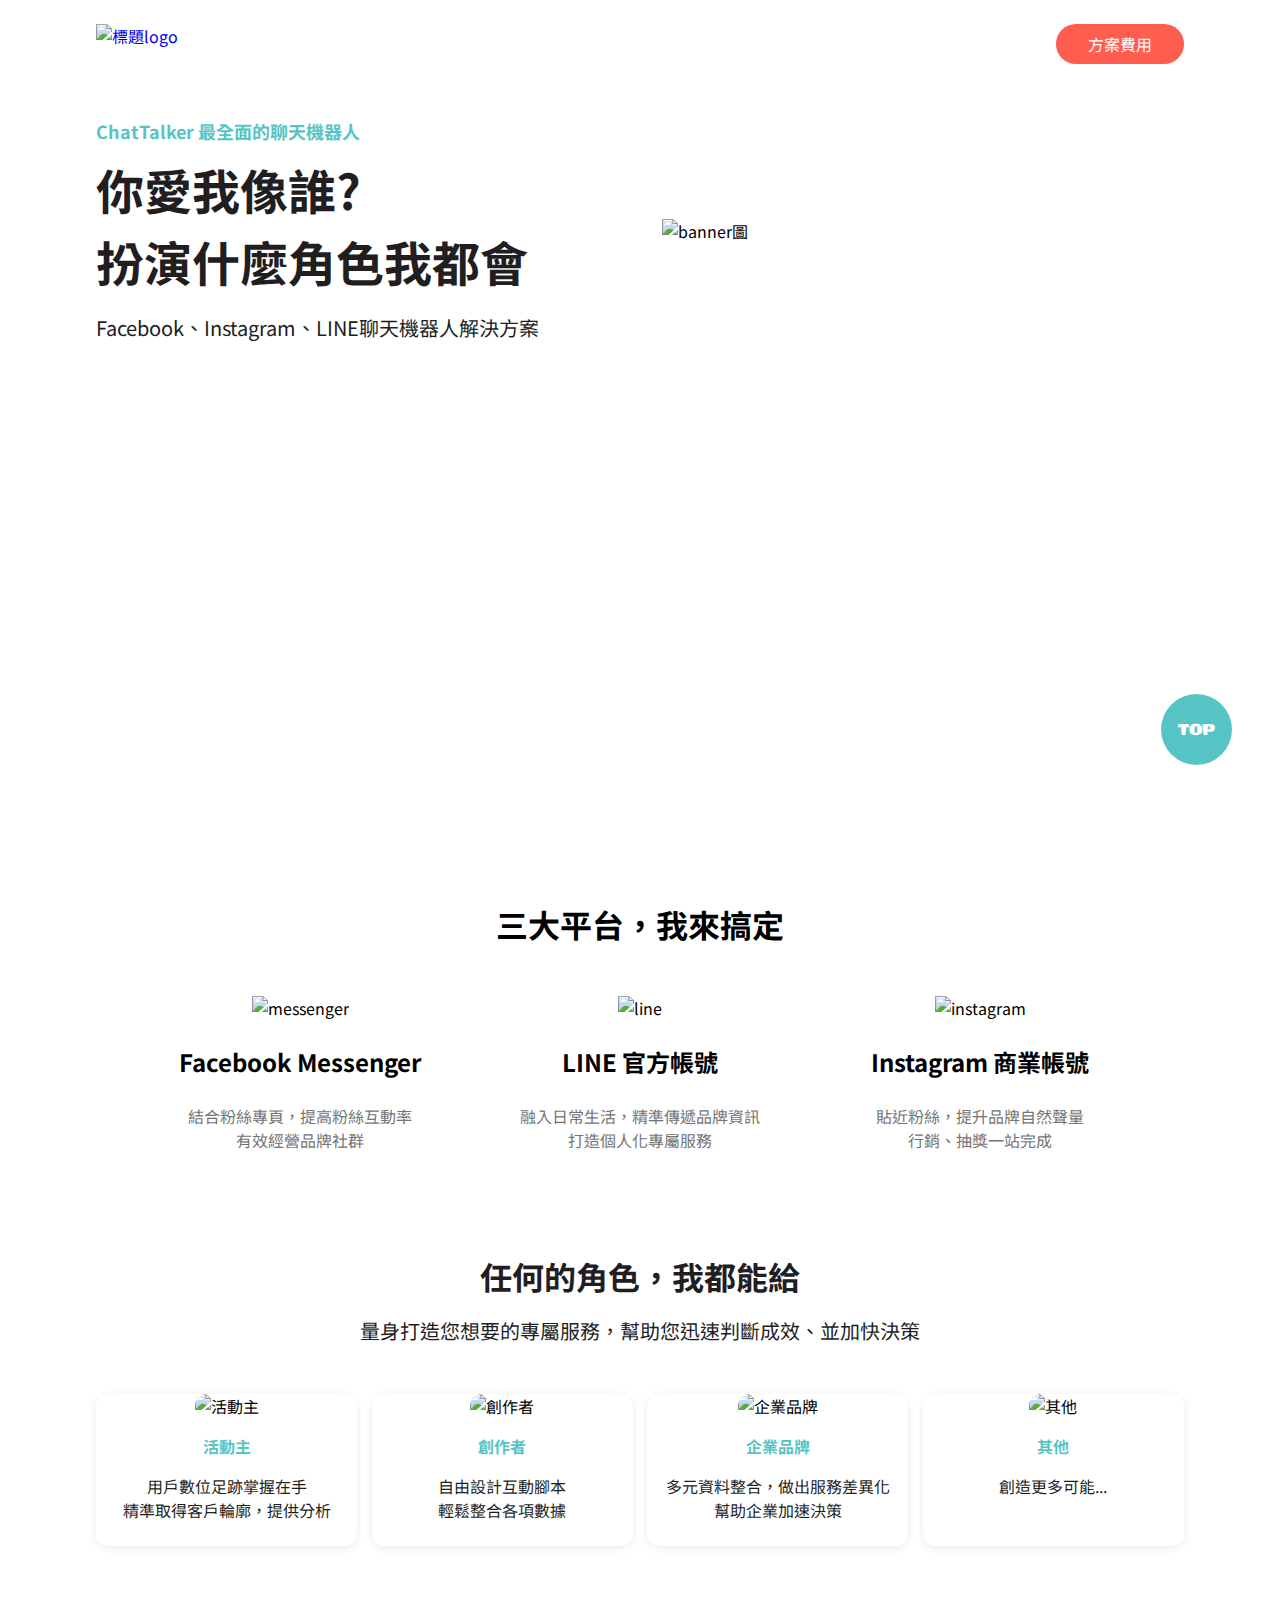
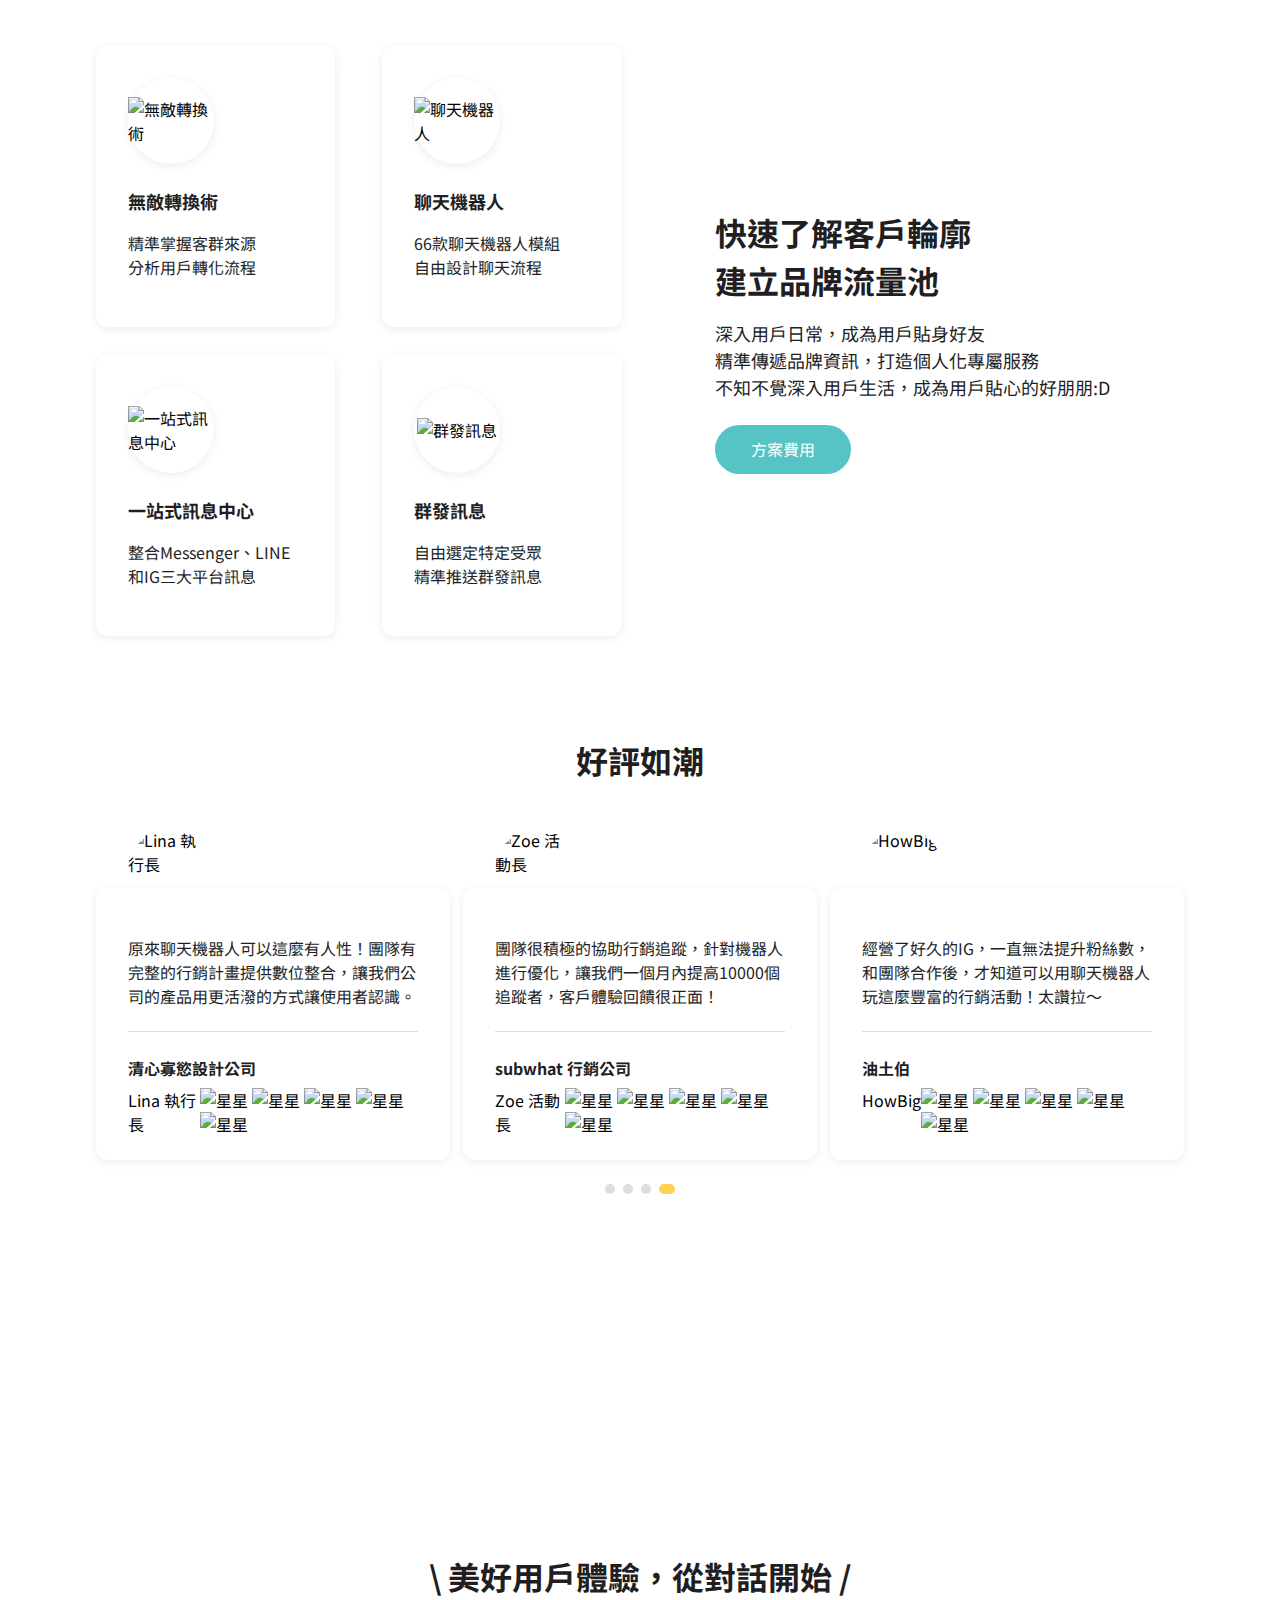
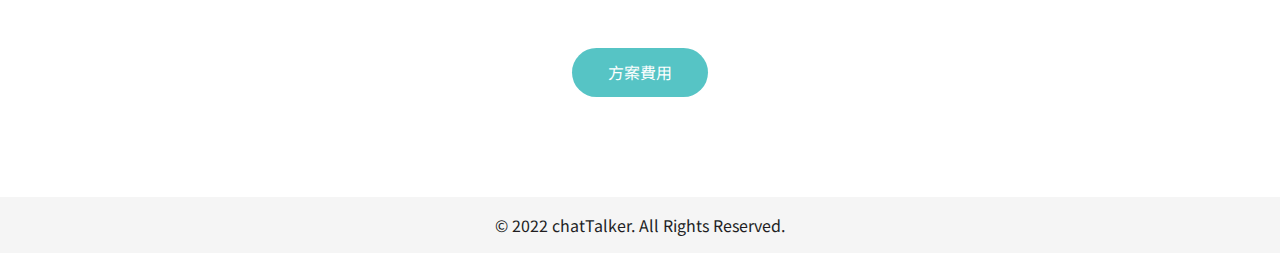
==== index.html @ a101ffda "第一版" ====
<!DOCTYPE html>
<html lang="en">

<head>
    <meta charset="UTF-8">
    <meta http-equiv="X-UA-Compatible" content="IE=edge">
    <meta name="viewport" content="width=device-width, initial-scale=1.0">
    <title>chatTalker-首頁</title>
    <link rel="preconnect" href="https://fonts.googleapis.com">
    <link rel="preconnect" href="https://fonts.gstatic.com" crossorigin>
    <link href="https://fonts.googleapis.com/css2?family=Noto+Sans+TC:wght@400;700&family=Wendy+One&display=swap"
        rel="stylesheet">
    <link rel="stylesheet" href="css/all.css">
</head>

<body class="index-body">
    <div class="hero-ball01"></div>
    <div class="totop-btn">
        <a href="index.html">TOP</a>
    </div>
    <div class="bg-ball03"></div>

    <header class="index-nav">
        <div class="index-header">
            <div class="top-logo">
                <a href="index.html"><img
                        src="https://github.com/hexschool/webLayoutTraining1st/blob/master/chatTalker_images/logo.png?raw=true"
                        alt="標題logo"></a>
            </div>
            <a href="price.html">方案費用</a>
        </div>

        <div class="index-banner">
            <div class="banner-txt">
                <h3>ChatTalker 最全面的聊天機器人</h3>
                <h1>你愛我像誰?<br>扮演什麼角色我都會</h1>
                <h2>Facebook、Instagram、LINE聊天機器人解決方案</h2>
            </div>
            <img src="https://raw.githubusercontent.com/hexschool/webLayoutTraining1st/f70f00178a7f0baa31e9c01634303d8562cfe93a/chatTalker_images/home.svg"
                alt="banner圖">
        </div>
    </header>
    <div class="container">
        <div class="content-app">
            <h2>三大平台，我來搞定</h2>
            <ul class="app-type">
                <li>
                    <img src="https://raw.githubusercontent.com/hexschool/webLayoutTraining1st/f70f00178a7f0baa31e9c01634303d8562cfe93a/chatTalker_images/messenger.svg"
                        alt="messenger">
                    <h3>Facebook Messenger</h3>
                    <p>結合粉絲專頁，提高粉絲互動率<br>有效經營品牌社群</p>
                </li>
                <li>
                    <img src="https://raw.githubusercontent.com/hexschool/webLayoutTraining1st/f70f00178a7f0baa31e9c01634303d8562cfe93a/chatTalker_images/line.svg"
                        alt="line">
                    <h3>LINE 官方帳號</h3>
                    <p>融入日常生活，精準傳遞品牌資訊<br>打造個人化專屬服務</p>
                </li>
                <li>
                    <img src="https://raw.githubusercontent.com/hexschool/webLayoutTraining1st/f70f00178a7f0baa31e9c01634303d8562cfe93a/chatTalker_images/instagram.svg"
                        alt="instagram">
                    <h3>Instagram 商業帳號</h3>
                    <p>貼近粉絲，提升品牌自然聲量<br>行銷、抽獎一站完成</p>
                </li>
            </ul>
        </div>

        <!-- role -->

        <div class="content-role">
            <h2>任何的角色，我都能給</h2>
            <h3>量身打造您想要的專屬服務，幫助您迅速判斷成效、並加快決策</h3>
            <ul>
                <li>
                    <img src="https://raw.githubusercontent.com/hexschool/webLayoutTraining1st/f70f00178a7f0baa31e9c01634303d8562cfe93a/chatTalker_images/ch01.svg"
                        alt="活動主">
                    <h4>活動主</h4>
                    <p>用戶數位足跡掌握在手<br>精準取得客戶輪廓，提供分析</p>
                </li>
                <li>
                    <img src="https://raw.githubusercontent.com/hexschool/webLayoutTraining1st/f70f00178a7f0baa31e9c01634303d8562cfe93a/chatTalker_images/ch02.svg"
                        alt="創作者">
                    <h4>創作者</h4>
                    <p>自由設計互動腳本<br>輕鬆整合各項數據</p>
                </li>
                <li>
                    <img src="https://raw.githubusercontent.com/hexschool/webLayoutTraining1st/f70f00178a7f0baa31e9c01634303d8562cfe93a/chatTalker_images/ch03.svg"
                        alt="企業品牌">
                    <h4>企業品牌</h4>
                    <p>多元資料整合，做出服務差異化<br>幫助企業加速決策</p>
                </li>
                <li>
                    <img src="https://raw.githubusercontent.com/hexschool/webLayoutTraining1st/f70f00178a7f0baa31e9c01634303d8562cfe93a/chatTalker_images/ch04.svg"
                        alt="其他">
                    <h4>其他</h4>
                    <p>創造更多可能...</p>
                </li>
            </ul>
        </div>

        <!-- function -->
        <div class="content-function">
            <ul class="function-item">
                <li class="transfer">
                    <div class="fuction-icon">
                        <img src="https://raw.githubusercontent.com/hexschool/webLayoutTraining1st/f70f00178a7f0baa31e9c01634303d8562cfe93a/chatTalker_images/icon01.svg"
                            alt="無敵轉換術">
                    </div>
                    <h5>無敵轉換術</h5>
                    <p>精準掌握客群來源<br>分析用戶轉化流程</p>
                </li>
                <li class="bot">
                    <div class="fuction-icon">
                        <img src="https://raw.githubusercontent.com/hexschool/webLayoutTraining1st/f70f00178a7f0baa31e9c01634303d8562cfe93a/chatTalker_images/icon02.svg"
                            alt="聊天機器人">
                    </div>
                    <h5>聊天機器人</h5>
                    <p>66款聊天機器人模組<br>自由設計聊天流程</p>
                </li>
                <li class="center">
                    <div class="fuction-icon">
                        <img src="https://raw.githubusercontent.com/hexschool/webLayoutTraining1st/f70f00178a7f0baa31e9c01634303d8562cfe93a/chatTalker_images/icon03.svg"
                            alt="一站式訊息中心">
                    </div>
                    <h5>一站式訊息中心</h5>
                    <p>整合Messenger、LINE<br>和IG三大平台訊息</p>
                </li>
                <li class="group">
                    <div class="fuction-icon">
                        <img src="https://raw.githubusercontent.com/hexschool/webLayoutTraining1st/f70f00178a7f0baa31e9c01634303d8562cfe93a/chatTalker_images/icon04.svg"
                            alt="群發訊息">
                    </div>
                    <h5>群發訊息</h5>
                    <p>自由選定特定受眾<br>精準推送群發訊息</p>
                </li>
            </ul>
            <div class="custom-feature">
                <div class="custom-heature-txt">
                    <h2>快速了解客戶輪廓<br>建立品牌流量池</h2>
                    <p>深入用戶日常，成為用戶貼身好友<br>精準傳遞品牌資訊，打造個人化專屬服務<br>不知不覺深入用戶生活，成為用戶貼心的好朋朋:D</p>
                    <a href="price.html">方案費用</a>
                </div>
            </div>
        </div>
        <!--  users -->
        <div class="content-users">
            <h2>好評如潮</h2>
            <ul class="user-feedback">
                <li class="user-first">
                    <img class="user-pic"
                        src="https://github.com/hexschool/webLayoutTraining1st/blob/master/chatTalker_images/user01.jpg?raw=true"
                        alt="Lina 執行長">
                    <p>原來聊天機器人可以這麼有人性！團隊有完整的行銷計畫提供數位整合，讓我們公司的產品用更活潑的方式讓使用者認識。</p>
                    <h4>清心寡慾設計公司</h4>
                    <div class="user-star">
                        <h5>Lina 執行長</h5>
                        <div class="star">
                            <img src="https://raw.githubusercontent.com/hexschool/webLayoutTraining1st/f70f00178a7f0baa31e9c01634303d8562cfe93a/chatTalker_images/icon_star.svg"
                                alt="星星">
                            <img src="https://raw.githubusercontent.com/hexschool/webLayoutTraining1st/f70f00178a7f0baa31e9c01634303d8562cfe93a/chatTalker_images/icon_star.svg"
                                alt="星星">
                            <img src="https://raw.githubusercontent.com/hexschool/webLayoutTraining1st/f70f00178a7f0baa31e9c01634303d8562cfe93a/chatTalker_images/icon_star.svg"
                                alt="星星">
                            <img src="https://raw.githubusercontent.com/hexschool/webLayoutTraining1st/f70f00178a7f0baa31e9c01634303d8562cfe93a/chatTalker_images/icon_star.svg"
                                alt="星星">
                            <img src="https://raw.githubusercontent.com/hexschool/webLayoutTraining1st/f70f00178a7f0baa31e9c01634303d8562cfe93a/chatTalker_images/icon_star.svg"
                                alt="星星">
                        </div>
                    </div>
                </li>
                <li class="user-second">
                    <img class="user-pic"
                        src="https://github.com/hexschool/webLayoutTraining1st/blob/master/chatTalker_images/user02.jpg?raw=true"
                        alt="Zoe 活動長">
                    <p>團隊很積極的協助行銷追蹤，針對機器人進行優化，讓我們一個月內提高10000個追蹤者，客戶體驗回饋很正面！</p>
                    <h4>subwhat 行銷公司</h4>
                    <div class="user-star">
                        <h5>Zoe 活動長</h5>
                        <div class="star">
                            <img src="https://raw.githubusercontent.com/hexschool/webLayoutTraining1st/f70f00178a7f0baa31e9c01634303d8562cfe93a/chatTalker_images/icon_star.svg"
                                alt="星星">
                            <img src="https://raw.githubusercontent.com/hexschool/webLayoutTraining1st/f70f00178a7f0baa31e9c01634303d8562cfe93a/chatTalker_images/icon_star.svg"
                                alt="星星">
                            <img src="https://raw.githubusercontent.com/hexschool/webLayoutTraining1st/f70f00178a7f0baa31e9c01634303d8562cfe93a/chatTalker_images/icon_star.svg"
                                alt="星星">
                            <img src="https://raw.githubusercontent.com/hexschool/webLayoutTraining1st/f70f00178a7f0baa31e9c01634303d8562cfe93a/chatTalker_images/icon_star.svg"
                                alt="星星">
                            <img src="https://raw.githubusercontent.com/hexschool/webLayoutTraining1st/f70f00178a7f0baa31e9c01634303d8562cfe93a/chatTalker_images/icon_star.svg"
                                alt="星星">
                        </div>
                    </div>
                </li>
                <li class="user-third">
                    <img class="user-pic"
                        src="https://github.com/hexschool/webLayoutTraining1st/blob/master/chatTalker_images/user03.jpg?raw=true"
                        alt="HowBig">
                    <p>經營了好久的IG，一直無法提升粉絲數，和團隊合作後，才知道可以用聊天機器人玩這麼豐富的行銷活動！太讚拉～</p>
                    <h4>油土伯</h4>
                    <div class="user-star">
                        <h5>HowBig</h5>
                        <div class="star">
                            <img src="https://raw.githubusercontent.com/hexschool/webLayoutTraining1st/f70f00178a7f0baa31e9c01634303d8562cfe93a/chatTalker_images/icon_star.svg"
                                alt="星星">
                            <img src="https://raw.githubusercontent.com/hexschool/webLayoutTraining1st/f70f00178a7f0baa31e9c01634303d8562cfe93a/chatTalker_images/icon_star.svg"
                                alt="星星">
                            <img src="https://raw.githubusercontent.com/hexschool/webLayoutTraining1st/f70f00178a7f0baa31e9c01634303d8562cfe93a/chatTalker_images/icon_star.svg"
                                alt="星星">
                            <img src="https://raw.githubusercontent.com/hexschool/webLayoutTraining1st/f70f00178a7f0baa31e9c01634303d8562cfe93a/chatTalker_images/icon_star.svg"
                                alt="星星">
                            <img src="https://raw.githubusercontent.com/hexschool/webLayoutTraining1st/f70f00178a7f0baa31e9c01634303d8562cfe93a/chatTalker_images/icon_star.svg"
                                alt="星星">
                        </div>
                    </div>
                </li>
            </ul>
            <div class="change-page">
                <div class="circle"></div>
                <div class="circle"></div>
                <div class="circle"></div>
                <div class="oval"></div>
            </div>
        </div>
    </div>
    <!-- footer -->
    <div class="footer-banner">
        <h2>\ 美好用戶體驗，從對話開始 /</h2>
        <a href="price.html">方案費用</a>
        
    </div>
    <div class="footer">
        <p>© 2022 chatTalker. All Rights Reserved.</p>
    </div>
</body>

</html>
---- css/all.css ----
/* http://meyerweb.com/eric/tools/css/reset/ 
   v2.0 | 20110126
   License: none (public domain)
*/

html,
body,
div,
span,
applet,
object,
iframe,
h1,
h2,
h3,
h4,
h5,
h6,
p,
blockquote,
pre,
a,
abbr,
acronym,
address,
big,
cite,
code,
del,
dfn,
em,
img,
ins,
kbd,
q,
s,
samp,
small,
strike,
strong,
sub,
sup,
tt,
var,
b,
u,
i,
center,
dl,
dt,
dd,
ol,
ul,
li,
fieldset,
form,
label,
legend,
table,
caption,
tbody,
tfoot,
thead,
tr,
th,
td,
article,
aside,
canvas,
details,
embed,
figure,
figcaption,
footer,
header,
hgroup,
menu,
nav,
output,
ruby,
section,
summary,
time,
mark,
audio,
video {
    margin: 0;
    padding: 0;
    border: 0;
    font-size: 100%;
    font: inherit;
    vertical-align: baseline;
}

/* HTML5 display-role reset for older browsers */
article,
aside,
details,
figcaption,
figure,
footer,
header,
hgroup,
menu,
nav,
section {
    display: block;
}

body {
    line-height: 1;
}

ol,
ul {
    list-style: none;
}

blockquote,
q {
    quotes: none;
}

blockquote:before,
blockquote:after,
q:before,
q:after {
    content: '';
    content: none;
}

table {
    border-collapse: collapse;
    border-spacing: 0;
}

/* css reset end*/

/* css base*/

img {
    max-width: 100%;
    height: auto;
}

*,
*::before,
*::after {
    box-sizing: border-box
}

body {
    font-family: 'Noto Sans TC', sans-serif;
    line-height: 1.5;
}

a {
    text-decoration: none;
}

sub {
    vertical-align: sub;
    font-size: 12px;
}

/* index css */

.index-body {
    background-image:
        url('https://raw.githubusercontent.com/hexschool/webLayoutTraining1st/f70f00178a7f0baa31e9c01634303d8562cfe93a/chatTalker_images/bg_home.svg'),
        url('https://raw.githubusercontent.com/hexschool/webLayoutTraining1st/f70f00178a7f0baa31e9c01634303d8562cfe93a/chatTalker_images/ball02.svg');
    background-repeat: no-repeat;
    background-position: right top, 110% 50%;
    position: relative;
    z-index: -999;
}

.index-nav {
    height: 100vh;
    max-width: 1120px;
    margin: 0 auto;
    padding-left: 16px;
    padding-right: 16px;
}

.container {
    max-width: 1120px;
    margin: 0 auto;
    padding-left: 16px;
    padding-right: 16px;
}

.hero-ball01 {
    position: absolute;
    background-image: url(https://raw.githubusercontent.com/hexschool/webLayoutTraining1st/f70f00178a7f0baa31e9c01634303d8562cfe93a/chatTalker_images/ball01.svg);
    width: 138px;
    height: 360px;
    background-position: right;
    top: 600px;
    z-index: -999;
}

.bg-ball03 {
    position: absolute;
    background-image: url(https://raw.githubusercontent.com/hexschool/webLayoutTraining1st/f70f00178a7f0baa31e9c01634303d8562cfe93a/chatTalker_images/ball03.svg);
    background-repeat: no-repeat;
    width: 160px;
    height: 160px;
    bottom: 24%;
    left: 50px;
    z-index: -99;
}

.totop-btn {
    position: fixed;
    bottom: 15%;
    right: 48px;
    font-family: 'Wendy One', sans-serif;
    z-index: 100;
}

.totop-btn>a {
    display: block;
    background: #56C4C5;
    width: 71px;
    height: 71px;
    border-radius: 50px;
    color: #fff;
    font-size: 18px;
    line-height: 71px;
    text-align: center;
}

.totop-btn>a:hover {
    background: #89f3f5;
}

/* header */

.index-header {
    display: flex;
    justify-content: space-between;
    align-items: center;
    padding: 24px 0;
    margin-bottom: 30px;
}

.top-logo {
    width: 220px;
    height: 40px;
}

.index-header>a {
    padding: 8px 32px;
    color: #fff;
    display: block;
    background: #FF5D50;
    border-radius: 50px;
}

.index-header>a:hover {
    color: #FF5D50;
    background: #fff;
}

/*banner*/

.index-banner {
    display: flex;
    justify-content: space-between;
    align-items: center;
    margin-bottom: 217px;
}

.banner-txt h3 {
    color: #56C4C5;
    font-size: 18px;
    font-weight: bold;
    margin-bottom: 8px;
}

.banner-txt h1 {
    color: #221E1F;
    font-size: 48px;
    font-weight: bold;
    margin-bottom: 16px;
}

.banner-txt h2 {
    color: #221E1F;
    font-size: 20px;
}

.index-banner>img {
    width: 48%;
}

/* app */

.content-app {
    margin-bottom: 100px;
}

.content-app>h2 {
    text-align: center;
    font-size: 32px;
    font-weight: bold;
    margin-bottom: 48px;
}

.content-app>ul {
    display: flex;
    justify-content: space-evenly;
}

.app-type li {
    width: 25%;
    text-align: center;
}

.app-type img {
    width: 90px;
    height: 90px;
    margin-bottom: 24px;
}

.app-type h3 {
    font-size: 24px;
    font-weight: bold;
    margin-bottom: 24px;
}

.app-type p {
    color: #747474;
    font-size: 16px;
}

/* role */

.content-role {
    text-align: center;
    margin-bottom: 100px;
}

.content-role>h2 {
    color: #221E1F;
    font-size: 32px;
    font-weight: bold;
    margin-bottom: 16px;
}

.content-role>h3 {
    color: #221E1F;
    font-size: 20px;
    margin-bottom: 48px;
}

.content-role>ul {
    display: flex;
    justify-content: space-between;
}

.content-role li {
    width: 24%;
    border-radius: 12px;
    box-shadow: 0px 2px 10px #00000014;
    background: #fff;
}

.content-role img {
    border-radius: 12px 12px 0 0;
}

.content-role h4 {
    color: #56C4C5;
    font-size: 16px;
    font-weight: bold;
    padding: 16px 0;
}

.content-role p {
    color: #221E1F;
    font-size: 16px;
    padding: 0 16px 24px 16px;
}

/* function */

.content-function {
    display: flex;
    justify-content: space-between;
    align-items: center;
    margin-bottom: 100px;
}

.function-item {
    width: 50%;
    display: flex;
    flex-wrap: wrap;
}

.function-item li {
    width: 44%;
    background: #fff;
    box-shadow: 0px 2px 10px #00000014;
    border-radius: 12px;
    padding: 32px;
}

.transfer {
    margin: 0 47px 28px 0;
}
.bot {
    margin-bottom: 28px;
}
.center {
    margin-right: 47px;
}
.fuction-icon {
    width: 86px;
    height: 86px;
    background: #FFFFFF;
    box-shadow: 0px 2px 10px #00000014;
    border-radius: 50%;
    margin-bottom: 24px;
    display: flex;
    justify-content: center;
    align-items: center;
}

.function-item h5 {
    color: #221E1F;
    font-size: 18px;
    font-weight: bold;
    margin-bottom: 16px;
}

.function-item p {
    color: #221E1F;
    font-size: 16px;
    margin-bottom: 16px;
}

.custom-feature {
    width: 50%;
    display: flex;
    justify-content: center;
    align-items: center;
    color: #221E1F;
    text-align: left;
}

.custom-heature-txt h2 {
    font-size: 32px;
    font-weight: bold;
    margin-bottom: 16px;
}

.custom-heature-txt p {
    font-size: 18px;
    margin-bottom: 24px;
}

.custom-heature-txt a {
    display: inline-block;
    color: #fff;
    width: 136px;
    height: 49px;
    background: #56C4C5;
    padding: 12px 32px;
    border-radius: 27px;
    text-align: center;
}

.custom-heature-txt a:hover {
    background: #89f3f5;
}

/* users */
.content-users {
    margin-bottom: 100px;
}
.content-users>h2 {
    color:#221E1F;
    font-size: 32px;
    font-weight: bold;
    text-align: center;
    margin-bottom: 104px;
}

.user-feedback {
    display: flex;
    justify-content: space-between;
}

.user-feedback li {
    position: relative;
    width: 32.5%;
    background: #FFFFFF;
    box-shadow: 0px 2px 10px #00000014;
    border-radius: 12px;
    padding: 48px 32px 24px 32px;
}

.user-pic {
    position: absolute;
    width: 80px;
    height: 80px;
    border-radius: 50%;
    left:32px;
    top:-60px;
}

.user-feedback p {
    color:#221E1F;
    text-align: left;
    font-size: 16px;
    padding-bottom: 23px;
    border-bottom: 1px solid #DDDDDD;
}

.user-feedback h4 {
    color:#221E1F;
    text-align: left;
    font-size:16px;
    font-weight: bold;
    padding-top: 24px;
}

.user-star {
    display: flex;
    justify-content: space-between;
    padding-top: 8px;
}

.change-page {
    display: flex;
    justify-content: center;
    align-items: center;
    margin-top: 24px;
}

.circle {
    width: 10px;
    height: 10px;
    background: #DDDDDD;
    border-radius: 50px;
    margin-right: 8px;
}

.oval {
    width: 16px;
    height: 10px;
    background: #FFD153;
    border-radius: 50px;
}

/* footer */

.footer-banner {
    display: flex;
    justify-content: end;
    flex-direction: column;
    align-items: center;
    text-align: center;
    background-image: url(https://raw.githubusercontent.com/hexschool/webLayoutTraining1st/f70f00178a7f0baa31e9c01634303d8562cfe93a/chatTalker_images/home_footer.svg);
    background-size: contain;
    background-repeat: repeat-x;
    background-position: center 0;
    height: 503px;
}

.footer-banner>h2 {
    margin-bottom: 48px;
    color:#221E1F;
    font-size: 32px;
    font-weight: bold;
}
.footer-banner>a {
    display: inline-block;
    color: #fff;
    width: 136px;
    height: 49px;
    background: #56C4C5;
    padding: 12px 32px;
    border-radius: 27px;
    margin-bottom: 100px;
}

.footer-banner>a:hover {
    background: #89f3f5;
}

.footer>p {
    color:#221E1F;
    font-size: 16px;
    text-align: center;
    padding: 16px 0;
    background-color: #F5F5F5;
}

@media(max-width:992px) {
    .hero-ball01 {
        background-size: 250px;
        background-repeat: no-repeat;
        width: 100px;
    }

    .index-body {
        background-size: 750px, 310px;
    }

    .banner-txt h1 {
        font-size: 40px;
    }

    .banner-txt h2 {
        font-size: 16px;
    }
    .function-item {
        width: 55%;
    }
    .custom-feature {
        width: 40%;
    }
}

@media(max-width:767px) {
    .index-body {
        background-size: 100%, 200px;
    }

    .index-banner {
        flex-direction: column;
    }

    .content-role>ul {
        flex-wrap: wrap;
    }

    .content-role li {
        width: 48%;
        margin-bottom: 20px;
    }

    .index-banner>img {
        width: 70%;
    }
    .content-function {
        flex-direction: column-reverse;
    }
    .custom-feature {
        width: 100%;
        text-align: center;
        margin-bottom: 32px;
    }
    .function-item {
        width: 80%;
    }

}

@media(max-width:576px) {
    .index-nav {
        padding: 0;
    }

    .container {
        padding-left: 20px;
        padding-right: 20px;
    }

    .index-body {
        background-image:
            url('https://raw.githubusercontent.com/hexschool/webLayoutTraining1st/f70f00178a7f0baa31e9c01634303d8562cfe93a/chatTalker_images/bg_home_sm.svg'),
            url('https://raw.githubusercontent.com/hexschool/webLayoutTraining1st/f70f00178a7f0baa31e9c01634303d8562cfe93a/chatTalker_images/ball02.svg');
        background-repeat: no-repeat;
        background-position: 35% 7%, 120% 55%;
        background-size: 90%, 135px;
    }

    .hero-ball01 {
        background-size: 126px;
        background-position: right;
        top: 770px;
        left: -50px;
        z-index: -999;
    }

    .bg-ball03 {
        width: 160px;
        height: 160px;
        bottom: 13%;
        left: -76px;
        z-index: -99;
    }

    .index-header {
        padding: 16px 20px;
        border-bottom: 2px solid #FFD153;
    }

    .top-logo {
        width: 125px;
        height: 24px;
    }

    .index-banner {
        padding-left: 20px;
        padding-right: 20px;
        margin-bottom: 100px;
    }

    .banner-txt h3 {
        font-size: 16px;
    }

    .banner-txt h1 {
        font-size: 32px;
    }

    .banner-txt h2 {
        margin-bottom: 32px;
    }

    .index-banner>img {
        width: 80%;
    }

    .content-app {
        margin-bottom: 36px;
    }

    .content-app>h2 {
        font-size: 28px;
        margin-bottom: 32px;
    }

    .content-app>ul {
        flex-wrap: wrap;
        flex-direction: column;
        align-items: center;
    }

    .app-type li {
        width: 100%;
        text-align: center;
    }

    .app-type img {
        width: 60px;
        height: 60px;
        margin-bottom: 16px;
    }

    .app-type h3 {
        font-size: 18px;
        margin-bottom: 16px;
    }

    .app-type p {
        color: #747474;
        font-size: 16px;
        margin-bottom: 24px;
    }

    .content-role {
        margin-bottom: 36px;
    }

    .content-role>h2 {
        font-size: 28px;
    }

    .content-role>h3 {
        font-size: 18px;
        margin-bottom: 32px;
    }

    .content-role>ul {
        flex-direction: column;
        align-items: center;
    }

    .content-role li {
        width: 78%;
        margin-bottom: 24px;
    }

    .totop-btn {
        bottom: 5%;
        right: 16px;
    }

    .totop-btn>a {
        width: 50px;
        height: 50px;
        border-radius: 50px;
        font-size: 12px;
        line-height: 50px;
    }
    .function-item {
        width: 80%;
        justify-content: center;
    }
    .function-item li {
        width: 85%;
        margin: 0 0 24px 0;
    }
    .content-function {
        margin-bottom: 60px;
    }
    .user-feedback .user-first {
        width: 100%;
    }
    .user-feedback .user-second {
        display: none;
    }
    .user-feedback .user-third {
        display: none;
    }
    .footer-banner {
        background-image: url(https://raw.githubusercontent.com/hexschool/webLayoutTraining1st/f70f00178a7f0baa31e9c01634303d8562cfe93a/chatTalker_images/footer_sm.svg);
        height: 461px;
        background-position: 0 0;
    }
    .footer-banner>h2 {
    padding: 293px 0 24px 0;
    font-size: 24px;
    }
    .footer-banner>a {
    margin:0 auto 60px auto;
    }
}

/* price.html css */

.price-body {
    position: relative;
}
.banner-img {
    background-image: url(https://raw.githubusercontent.com/hexschool/webLayoutTraining1st/f70f00178a7f0baa31e9c01634303d8562cfe93a/chatTalker_images/banner.svg);
    background-repeat: no-repeat;
    background-position: right top;
    position: absolute;
    width: 100%;
    height: 100%;
    z-index: -1;
}
.gray-bg {
    position: absolute;
    background-color: #F7F9FD;
    border-radius: 0 0 0 300px;
    width: 100%;
    height: 470px;
    z-index: -3;
}

.price-bg-ball03 {
    position: absolute;
    background-image: url(https://raw.githubusercontent.com/hexschool/webLayoutTraining1st/f70f00178a7f0baa31e9c01634303d8562cfe93a/chatTalker_images/ball03.svg);
    background-repeat: no-repeat;
    background-position: right;
    background-size: 460%;
    width: 94px;
    height: 361px;
    bottom: 33%;
    z-index: -999;
}
.price-nav {
    height: 100vh;
    max-width: 1120px;
    margin: 0 auto;
    padding-left: 16px;
    padding-right: 16px;
}
.price-header {
    display: flex;
    justify-content: space-between;
    align-items: center;
    padding: 24px 0;
    margin-bottom: 30px;
}
.price-header>a {
    padding: 8px 32px;
    color: #fff;
    display: block;
    background: #FF5D50;
    border-radius: 50px;
}

.price-header>a:hover {
    color: #FF5D50;
    background: #fff;
}

/*banner*/

.price-banner {
    color: #221E1F;
    margin-bottom: 180px;
}

.price-banner-txt h1 {
    font-size: 48px;
    font-weight: bold;
    margin: 92px 32px 16px 0;
}

.price-banner-txt h2 {
     font-size: 16px;
}

/* plan */

.choose-plan h2 {
    text-align: center;
    font-weight: bold; 
    font-size: 32px;
    color: #221E1F;
    margin-bottom: 48px;
}

.total {
    display: flex;
    justify-content: center;
    align-items: center;
    margin-bottom: 32px;
}

.total li {
    margin: 16px;
}

.total a {
    display: inline-block;
    color:#56C4C5;
    text-align: center;
    font-size: 18px;
    padding: 12px 32px;
    background-color: #fff;
    border: 1px solid #56C4C5;
    border-radius: 27px;
}

.total a:hover {
    color:#fff;
    background-color: #56C4C5;
}

.plan-detail {
    display: flex;
    justify-content: center;
    margin-bottom: 100px;
}

.basic {
    width: 42%;
    background-color: #fff;
    box-shadow: 0px 2px 10px #00000014;
    border-radius: 12px;
    margin-right: 21px;
}
.plan-detail h3 {
    text-align: center;
    font-weight: bold;
    font-size: 24px;
    color: #221E1F;
    padding: 10px 0 16px 0;
    border-bottom: 1px solid #DDDDDD;
}
.plan-detail p {
    text-align: center;
    font-size: 16px;
    color: #221E1F;
    margin-bottom: 32px;
}
.basic-detail {
    padding: 32px 23px;
    text-align: center;
}
.basic-detail a {
    display: inline-block;
    color:#fff;
    text-align: center;
    font-size: 18px;
    padding: 12px 32px;
    background-color: #56C4C5;
    border-radius: 27px;
}
.basic-detail a:hover {
    background-color: #89f3f5;
}
.cost {
    display: flex;
    justify-content: space-between;
    align-items: center;
    text-align: center;
}
.cost li {
    background: #F5F5F5;
    border-radius: 12px;
    padding: 24px 32px;
}

.cost h4 {
    font-size: 12px;
    color: #221E1F;
}

.cost li span {
    font-size: 32px;
    color:#221E1F;
}

.cost .subscriptions {
    font-size:32px;
    color: #56C4C5;
}
.cost .equal {
    align-self: center;
    padding: 0;
    font-size:29px;
    background-color: #fff;
    color: #221E1F;
}

.standard {
    width: 42%;
    background-color: #fff;
    box-shadow: 0px 2px 10px #00000014;
    border-radius: 12px;
}
.standard-detail {
    padding: 32px 23px;
    text-align: center;
}
.standard-detail a {
    display: inline-block;
    color:#fff;
    text-align: center;
    font-size: 18px;
    padding: 12px 32px;
    background-color: #56C4C5;
    border-radius: 27px;
}
.standard-detail a:hover {
    background-color: #89f3f5;
}

.plan-function {
    padding-top: 32px;
    text-align-last: left;
}

.plan-function li {
    padding-bottom: 20px;
}

.plan-function span {
    color:#221E1F;
    font-size: 16px;
    padding-left: 12px;
}

/* FAQ */

.content-faq {
    margin-bottom: 100px;
}
.content-faq p {
    padding: 0 32px 24px 32px;
    color:#747474;
    font-size: 16px;
    line-height: 2;
}
.content-faq h2 {
    text-align: center;
    font-size: 32px;
    font-weight: bold;
    color: #221E1F;
    margin-bottom: 48px;
}

.content-faq li {
    background: #FFFFFF;
    box-shadow: 0px 2px 10px #00000014;
    border-radius: 12px;
    margin-bottom: 16px;
}

.problem {
    display: flex;
    justify-content: space-between;
    align-items: center;
    padding: 16px 32px;
    color:#221E1F;
    font-size: 18px;
}
.problem-open {
    font-size: 18px;
    font-weight: bold;
    color:#56C4C5;
}


@media(max-width:992px) {
    
    .price-banner-txt h1 {
        font-size: 36px;
        margin: 230px 32px 16px 0;
    }

    .price-banner-txt h2 {
        font-size: 14px;
    }
    .plan-detail {
        flex-direction: column;
        align-items: center;
    }
    .basic {
        width: 80%;
        margin-bottom: 24px;
        margin-right: 0;
    }
    .standard {
        width: 80%;
    }
    .cost {
        justify-content: space-evenly;
    }
    .total {
        display: flex;
        flex-wrap: wrap;
        justify-content: center;
        align-items: center;
        margin-bottom: 32px;
    }

}
@media(max-width:767px) {

    .price-banner-txt h1 {
        margin: 250px 32px 16px 0;
        }

}
@media(max-width:576px) {
    .price-nav {
        padding: 0;
    }
    .price-bg-ball03 {
        background-size: 230%;
        bottom: 31%;
    }
    .container {
        padding-left: 20px;
        padding-right: 20px;
    }
    
    .price-header {
        padding: 16px 20px;
        border-bottom: 2px solid #FFD153;
    }

    .top-logo {
        width: 125px;
        height: 24px;
    }

    .price-banner {
        padding-left: 20px;
        padding-right: 20px;
        margin-bottom: 361px;
    }
    .price-banner-txt h1 {
        font-size: 32px;
        margin: 48px 0 16px 0;
    }
    .banner-img {
        background-image: url(https://raw.githubusercontent.com/hexschool/webLayoutTraining1st/f70f00178a7f0baa31e9c01634303d8562cfe93a/chatTalker_images/banner_sm.svg);
        background-position: left 72px;
        background-size: contain;
    }
    .gray-bg {
        border-radius: 0 0 0 150px;
        top:72px;
        height: 495px;
    }
    .plan-detail {
        margin-bottom: 60px;
    }
    .basic {
        width: 100%;    
    }
    .basic-detail {
        padding: 32px 16px;
    }
    .standard-detail {
        padding: 32px 16px;
    }
    .standard {
        width: 100%;
    }
    .cost li {
        padding: 16px 24px;
    }
    .cost li span {
        font-size: 28px;
    }
    .cost .subscriptions {
        font-size: 28px;
    }
    .plan-function li {
        padding-bottom: 16px;
    }
    .plan-function span {
        font-size: 14px;
    }
    .plan-function {
        padding: 24px 0 24px 0;
    }
    .content-faq {
        margin-bottom: 60px;
    }
    .content-faq h2 {
        margin-bottom: 32px;
    }
    .problem {
        font-size: 16px;
        padding: 16px;
    }
    .problem img {
        width: 16px;
        height: 16px;
    }
    .content-faq p {
        padding: 0 16px 24px 16px;
    }
}
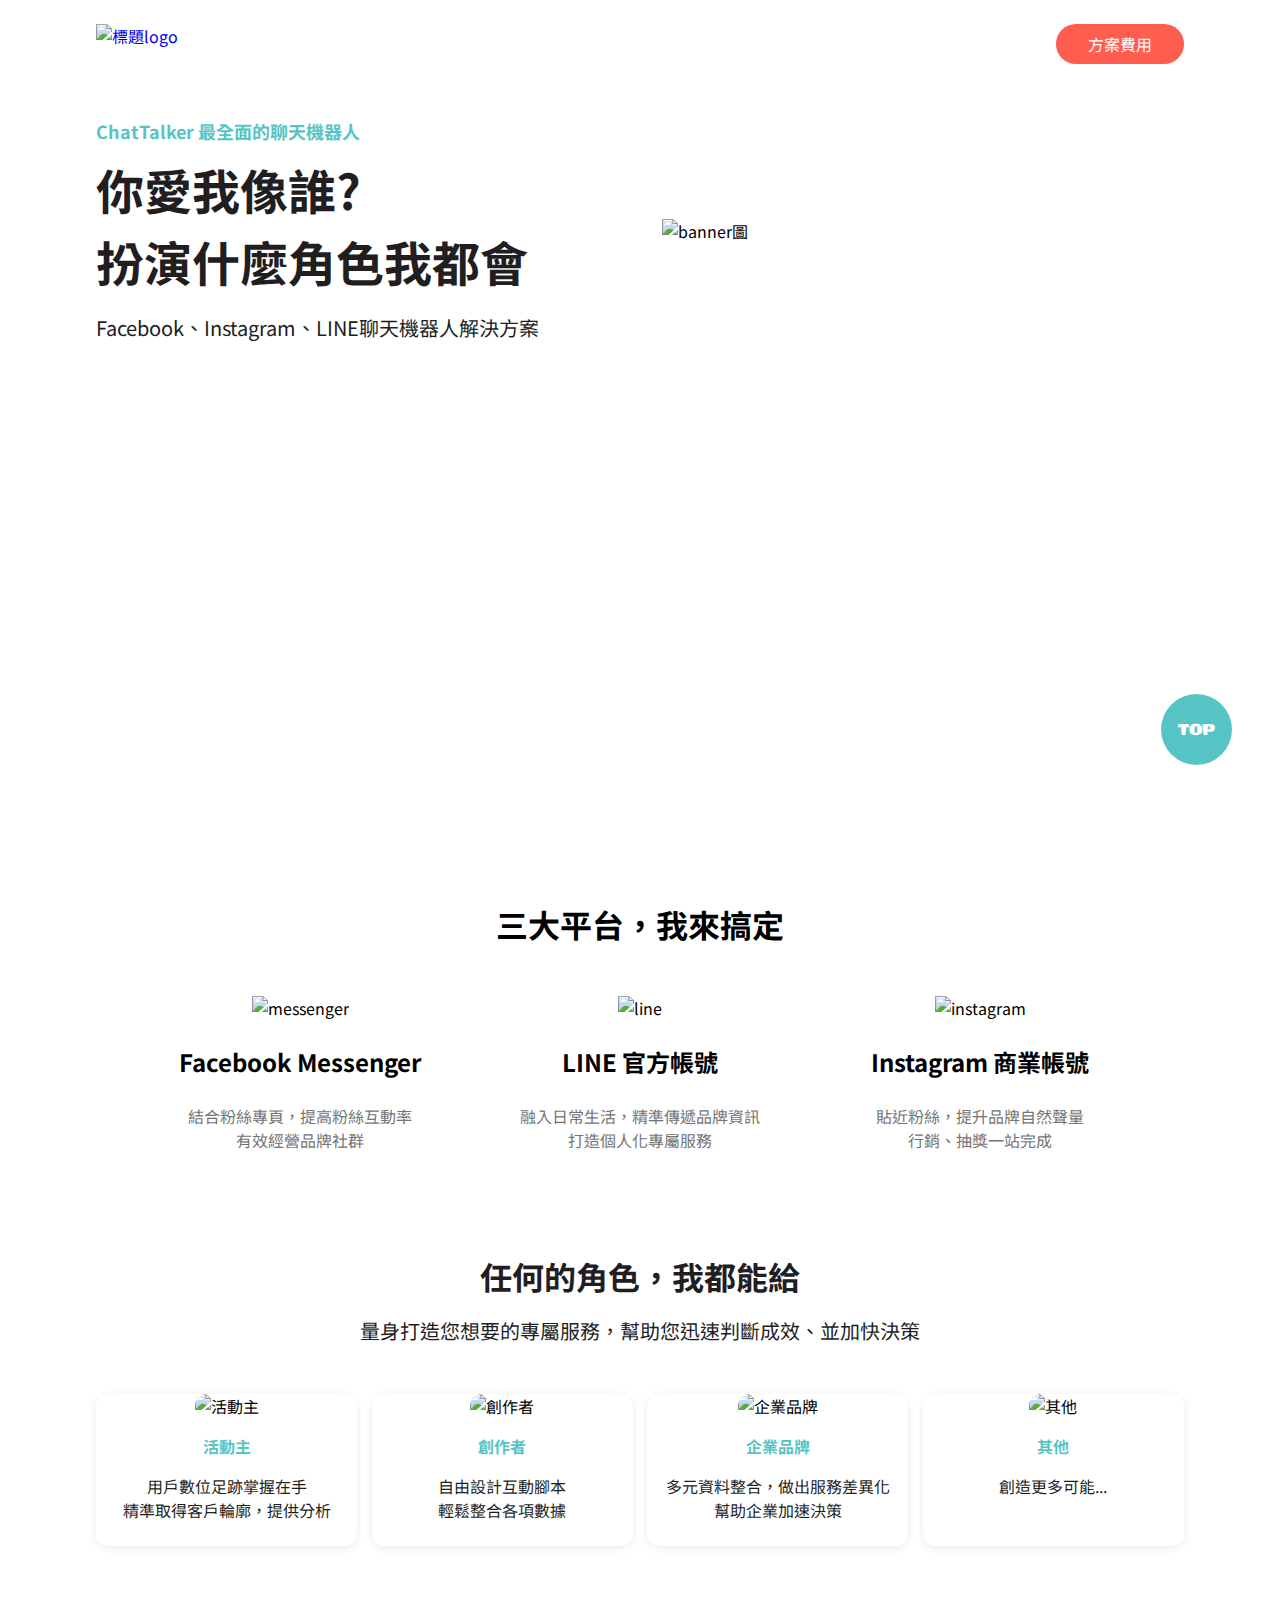
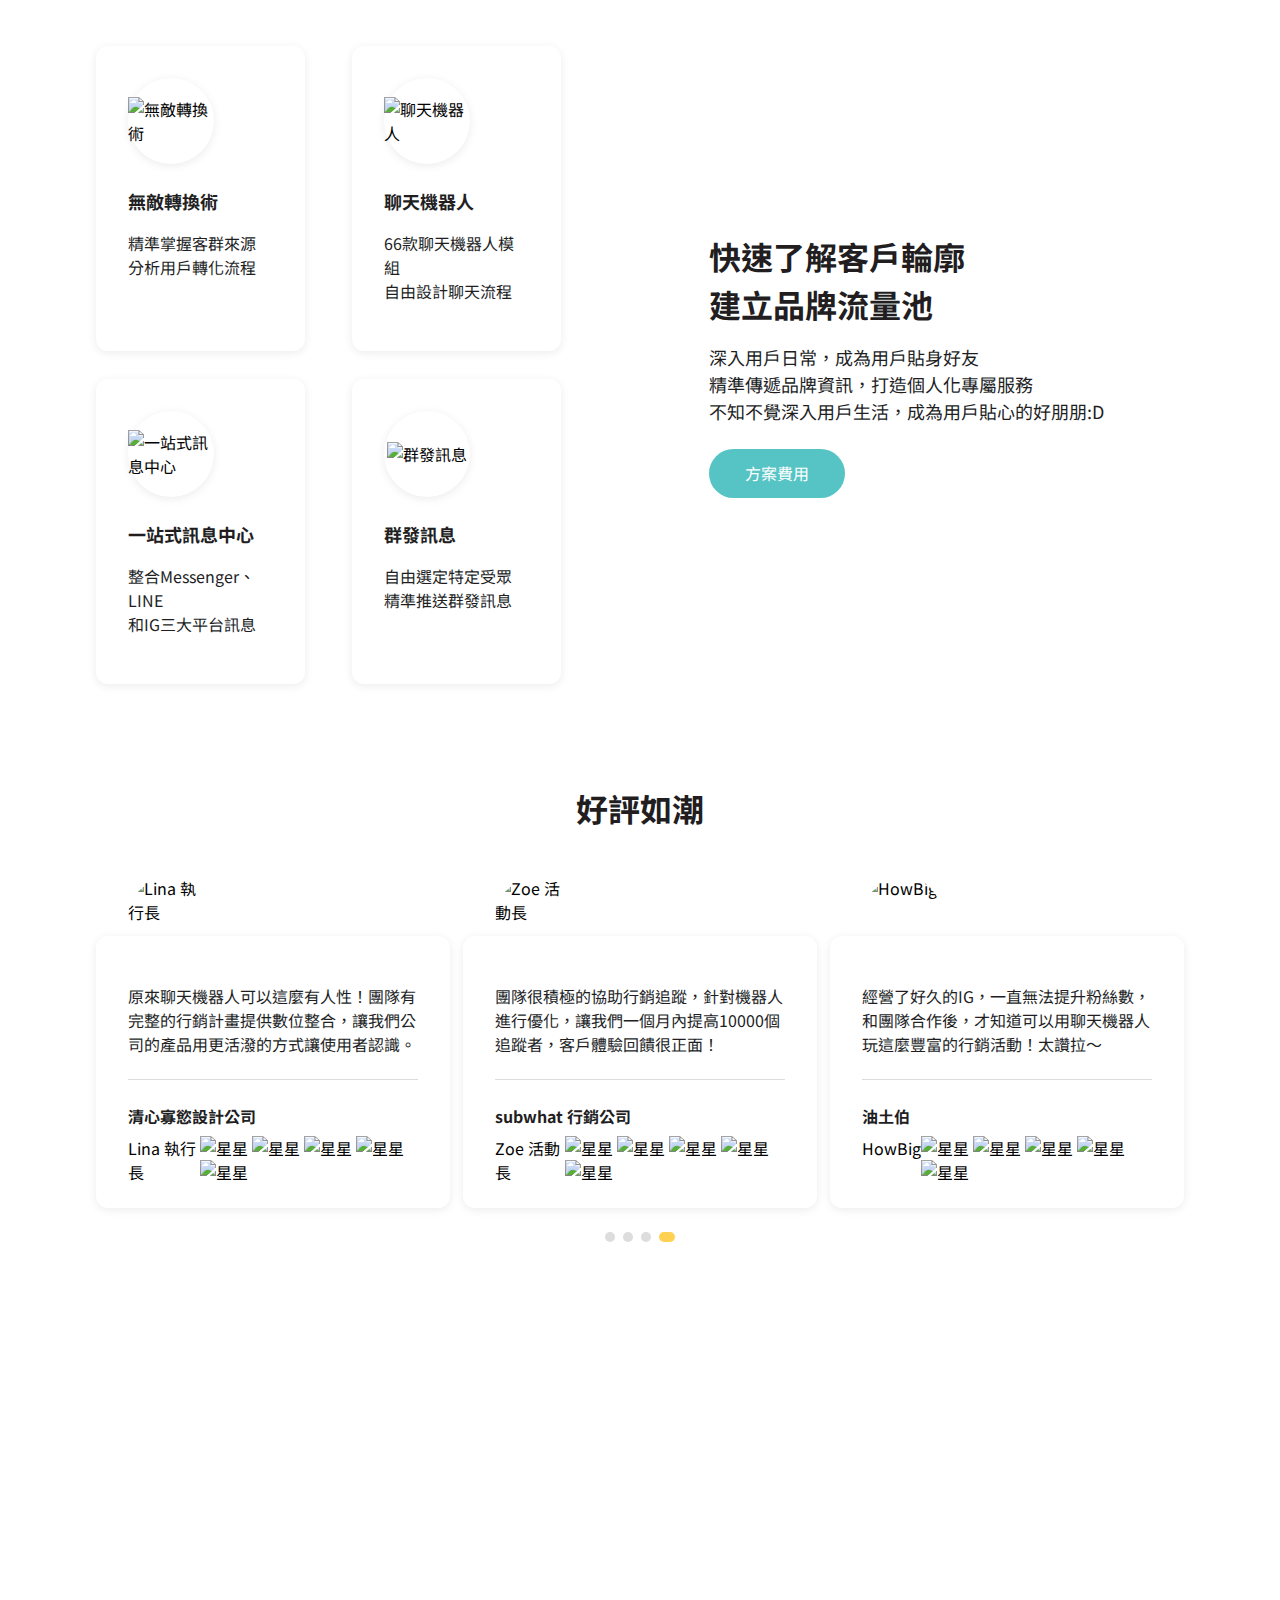
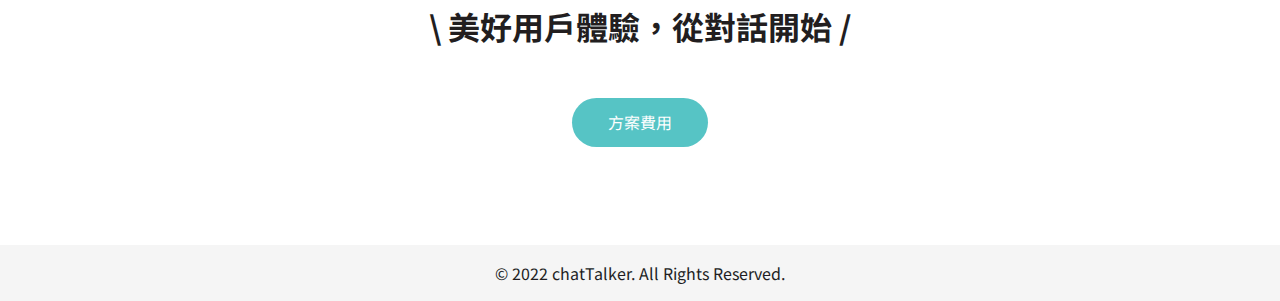
==== commit 7834bb95: "修改版 v2" ====
--- a/index.html
+++ b/index.html
@@ -18,7 +18,6 @@
     <div class="totop-btn">
         <a href="index.html">TOP</a>
     </div>
-    <div class="bg-ball03"></div>
 
     <header class="index-nav">
         <div class="index-header">
@@ -32,8 +31,8 @@
 
         <div class="index-banner">
             <div class="banner-txt">
-                <h3>ChatTalker 最全面的聊天機器人</h3>
-                <h1>你愛我像誰?<br>扮演什麼角色我都會</h1>
+                <h1>ChatTalker 最全面的聊天機器人</h1>
+                <h3>你愛我像誰?<br>扮演什麼角色我都會</h3>
                 <h2>Facebook、Instagram、LINE聊天機器人解決方案</h2>
             </div>
             <img src="https://raw.githubusercontent.com/hexschool/webLayoutTraining1st/f70f00178a7f0baa31e9c01634303d8562cfe93a/chatTalker_images/home.svg"
@@ -144,6 +143,7 @@
         </div>
         <!--  users -->
         <div class="content-users">
+            <div class="bg-ball03"></div>
             <h2>好評如潮</h2>
             <ul class="user-feedback">
                 <li class="user-first">
--- a/css/all.css
+++ b/css/all.css
@@ -200,17 +200,6 @@
     z-index: -999;
 }
 
-.bg-ball03 {
-    position: absolute;
-    background-image: url(https://raw.githubusercontent.com/hexschool/webLayoutTraining1st/f70f00178a7f0baa31e9c01634303d8562cfe93a/chatTalker_images/ball03.svg);
-    background-repeat: no-repeat;
-    width: 160px;
-    height: 160px;
-    bottom: 24%;
-    left: 50px;
-    z-index: -99;
-}
-
 .totop-btn {
     position: fixed;
     bottom: 15%;
@@ -272,14 +261,14 @@
     margin-bottom: 217px;
 }
 
-.banner-txt h3 {
+.banner-txt h1 {
     color: #56C4C5;
     font-size: 18px;
     font-weight: bold;
     margin-bottom: 8px;
 }
 
-.banner-txt h1 {
+.banner-txt h3 {
     color: #221E1F;
     font-size: 48px;
     font-weight: bold;
@@ -443,11 +432,8 @@
 
 .custom-feature {
     width: 50%;
-    display: flex;
-    justify-content: center;
-    align-items: center;
-    color: #221E1F;
-    text-align: left;
+    margin-left: 137px;
+    color: #221E1F;
 }
 
 .custom-heature-txt h2 {
@@ -479,6 +465,17 @@
 /* users */
 .content-users {
     margin-bottom: 100px;
+    position: relative;
+}
+.bg-ball03 {
+    position: absolute;
+    background-image: url(https://raw.githubusercontent.com/hexschool/webLayoutTraining1st/f70f00178a7f0baa31e9c01634303d8562cfe93a/chatTalker_images/ball03.svg);
+    background-repeat: no-repeat;
+    width: 160px;
+    height: 160px;
+    bottom: 50%;
+    left: -90px;
+    z-index: -99;
 }
 .content-users>h2 {
     color:#221E1F;
@@ -558,10 +555,6 @@
 /* footer */
 
 .footer-banner {
-    display: flex;
-    justify-content: end;
-    flex-direction: column;
-    align-items: center;
     text-align: center;
     background-image: url(https://raw.githubusercontent.com/hexschool/webLayoutTraining1st/f70f00178a7f0baa31e9c01634303d8562cfe93a/chatTalker_images/home_footer.svg);
     background-size: contain;
@@ -571,6 +564,7 @@
 }
 
 .footer-banner>h2 {
+    padding-top: 260px;
     margin-bottom: 48px;
     color:#221E1F;
     font-size: 32px;
@@ -600,6 +594,10 @@
 }
 
 @media(max-width:992px) {
+    .totop-btn {
+        bottom: 5%;
+    }
+
     .hero-ball01 {
         background-size: 250px;
         background-repeat: no-repeat;
@@ -610,7 +608,7 @@
         background-size: 750px, 310px;
     }
 
-    .banner-txt h1 {
+    .banner-txt h3 {
         font-size: 40px;
     }
 
@@ -623,9 +621,26 @@
     .custom-feature {
         width: 40%;
     }
+    .custom-feature {
+        margin-left: 50px;
+    }
 }
 
 @media(max-width:767px) {
+    
+    .totop-btn {
+        bottom: 5%;
+        right: 16px;
+    }
+
+    .totop-btn>a {
+        width: 50px;
+        height: 50px;
+        border-radius: 50px;
+        font-size: 12px;
+        line-height: 50px;
+    }
+
     .index-body {
         background-size: 100%, 200px;
     }
@@ -650,7 +665,8 @@
         flex-direction: column-reverse;
     }
     .custom-feature {
-        width: 100%;
+        width: 100vw;
+        margin-left: 0;
         text-align: center;
         margin-bottom: 32px;
     }
@@ -661,6 +677,11 @@
 }
 
 @media(max-width:576px) {
+
+    .top-logo {
+        width: 125px;
+        height: 24px;
+    }
     .index-nav {
         padding: 0;
     }
@@ -687,22 +708,9 @@
         z-index: -999;
     }
 
-    .bg-ball03 {
-        width: 160px;
-        height: 160px;
-        bottom: 13%;
-        left: -76px;
-        z-index: -99;
-    }
-
     .index-header {
         padding: 16px 20px;
         border-bottom: 2px solid #FFD153;
-    }
-
-    .top-logo {
-        width: 125px;
-        height: 24px;
     }
 
     .index-banner {
@@ -711,11 +719,11 @@
         margin-bottom: 100px;
     }
 
+    .banner-txt h1 {
+        font-size: 16px;
+    }
+
     .banner-txt h3 {
-        font-size: 16px;
-    }
-
-    .banner-txt h1 {
         font-size: 32px;
     }
 
@@ -787,18 +795,6 @@
         margin-bottom: 24px;
     }
 
-    .totop-btn {
-        bottom: 5%;
-        right: 16px;
-    }
-
-    .totop-btn>a {
-        width: 50px;
-        height: 50px;
-        border-radius: 50px;
-        font-size: 12px;
-        line-height: 50px;
-    }
     .function-item {
         width: 80%;
         justify-content: center;
@@ -809,6 +805,15 @@
     }
     .content-function {
         margin-bottom: 60px;
+    }
+    .custom-feature {
+        padding: 0 20px;
+    }
+    .custom-heature-txt h2 {
+        font-size: 28px;
+    }
+    .custom-heature-txt p {
+        font-size: 16px;
     }
     .user-feedback .user-first {
         width: 100%;
@@ -827,6 +832,7 @@
     .footer-banner>h2 {
     padding: 293px 0 24px 0;
     font-size: 24px;
+    margin-bottom: 0;
     }
     .footer-banner>a {
     margin:0 auto 60px auto;
@@ -868,7 +874,6 @@
     z-index: -999;
 }
 .price-nav {
-    height: 100vh;
     max-width: 1120px;
     margin: 0 auto;
     padding-left: 16px;
@@ -918,7 +923,7 @@
     font-weight: bold; 
     font-size: 32px;
     color: #221E1F;
-    margin-bottom: 48px;
+    margin: 280px 0 48px 0;
 }
 
 .total {
@@ -929,7 +934,7 @@
 }
 
 .total li {
-    margin: 16px;
+    margin: 0 16px 16px 16px;
 }
 
 .total a {
@@ -1114,6 +1119,9 @@
     .price-banner-txt h2 {
         font-size: 14px;
     }
+    .choose-plan h2 {
+        margin: 140px 0 48px 0;
+    }
     .plan-detail {
         flex-direction: column;
         align-items: center;
@@ -1151,7 +1159,7 @@
     }
     .price-bg-ball03 {
         background-size: 230%;
-        bottom: 31%;
+        bottom: 34%;
     }
     .container {
         padding-left: 20px;
@@ -1187,6 +1195,11 @@
         top:72px;
         height: 495px;
     }
+    .choose-plan h2 {
+        font-size: 28px;
+        margin: 0 0 24px 0;
+        padding-top: 60px;
+    }
     .plan-detail {
         margin-bottom: 60px;
     }
